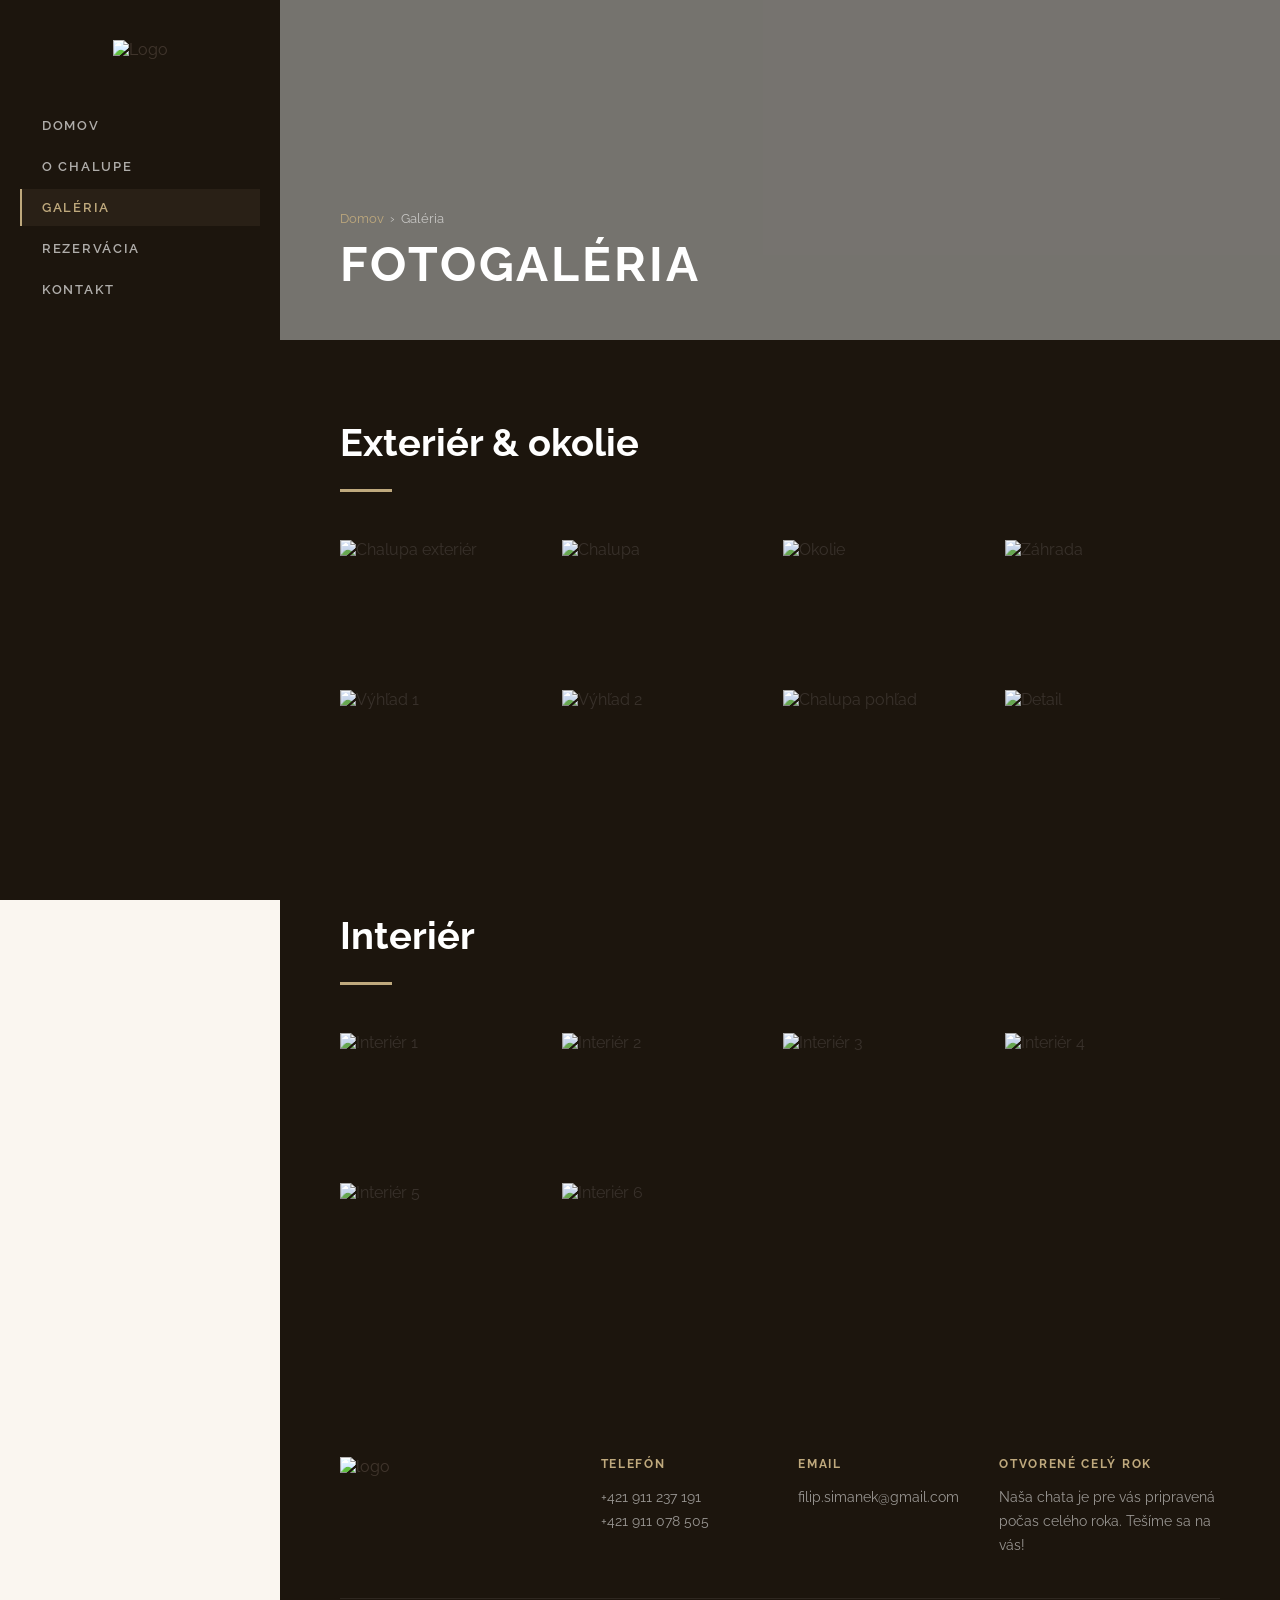
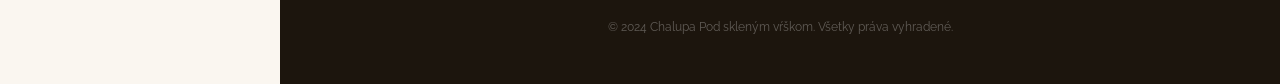
==== galeria.html @ 0026faa1 "Main add" ====
<!DOCTYPE html>
<html lang="sk">
<head>
  <meta charset="UTF-8"/>
  <meta name="viewport" content="width=device-width,initial-scale=1"/>
  <title>Galéria | Chalupa Pod skleným vŕškom</title>
  <meta name="description" content="Fotogaléria chalupy Pod skleným vŕškom — exteriér, interiér, izby, záhrada a krásne okolie v Liptove."/>
  <meta name="robots" content="index, follow"/>
  <link rel="canonical" href="https://chalupasvrsok.sk/galeria"/>
  <link rel="preconnect" href="https://fonts.googleapis.com"/>
  <link rel="preconnect" href="https://fonts.gstatic.com" crossorigin/>
  <link href="https://fonts.googleapis.com/css2?family=Lora:ital,wght@0,400;0,600;1,400&family=Raleway:wght@300;400;600;700&display=swap" rel="stylesheet"/>
  <link rel="stylesheet" href="https://cdnjs.cloudflare.com/ajax/libs/font-awesome/6.4.0/css/all.min.css"/>
  <link rel="stylesheet" href="css/style.css"/>
</head>
<body>

<aside class="sidebar" id="sidebar">
  <div class="sidebar-logo"><a href="index.html"><img src="https://www.chalupasvrsok.sk/wp-content/uploads/2019/11/logo6.png" alt="Logo"/></a></div>
  <nav><ul>
    <li><a href="index.html">Domov</a></li>
    <li><a href="o-chalupe.html">O chalupe</a></li>
    <li><a href="galeria.html" class="active">Galéria</a></li>
    <li><a href="rezervacia.html">Rezervácia</a></li>
    <li><a href="kontakt.html">Kontakt</a></li>
  </ul></nav>
</aside>

<header class="mobile-header">
  <a href="index.html"><img src="https://www.chalupasvrsok.sk/wp-content/uploads/2019/11/logo6.png" alt="Logo"/></a>
  <button class="hamburger" id="hamburger" aria-label="Menu"><span></span><span></span><span></span></button>
</header>

<main class="main">

  <div class="page-hero" style="background-image:url('https://www.chalupasvrsok.sk/wp-content/uploads/2019/11/Huty-Jakub_Koval%C3%ADk-005-scaled.jpg')">
    <div class="page-hero-content">
      <p class="breadcrumb"><a href="index.html">Domov</a><span>›</span>Galéria</p>
      <h1>Fotogaléria</h1>
    </div>
  </div>

  <section class="gallery-section">
    <div class="reveal">
      <h2 class="section-title">Exteriér &amp; okolie</h2>
      <div class="divider"></div>
    </div>
    <div class="gallery-grid">
      <div class="gallery-item" data-src="https://www.chalupasvrsok.sk/wp-content/uploads/2019/11/Huty-Jakub_Koval%C3%ADk-007-scaled.jpg"><img src="https://www.chalupasvrsok.sk/wp-content/uploads/2019/11/Huty-Jakub_Koval%C3%ADk-007-1024x683.jpg" alt="Chalupa exteriér" loading="lazy"/></div>
      <div class="gallery-item" data-src="https://www.chalupasvrsok.sk/wp-content/uploads/2019/11/Huty-Jakub_Koval%C3%ADk-012-scaled.jpg"><img src="https://www.chalupasvrsok.sk/wp-content/uploads/2019/11/Huty-Jakub_Koval%C3%ADk-012-1024x683.jpg" alt="Chalupa" loading="lazy"/></div>
      <div class="gallery-item" data-src="https://www.chalupasvrsok.sk/wp-content/uploads/2019/11/Huty-Jakub_Koval%C3%ADk-005-scaled.jpg"><img src="https://www.chalupasvrsok.sk/wp-content/uploads/2019/11/Huty-Jakub_Koval%C3%ADk-005-1024x683.jpg" alt="Okolie" loading="lazy"/></div>
      <div class="gallery-item" data-src="https://www.chalupasvrsok.sk/wp-content/uploads/2019/11/Huty-Jakub_Koval%C3%ADk-013-scaled.jpg"><img src="https://www.chalupasvrsok.sk/wp-content/uploads/2019/11/Huty-Jakub_Koval%C3%ADk-013-1024x683.jpg" alt="Záhrada" loading="lazy"/></div>
      <div class="gallery-item" data-src="https://www.chalupasvrsok.sk/wp-content/uploads/2019/11/7-scaled.jpg"><img src="https://www.chalupasvrsok.sk/wp-content/uploads/2019/11/7-1024x683.jpg" alt="Výhľad 1" loading="lazy"/></div>
      <div class="gallery-item" data-src="https://www.chalupasvrsok.sk/wp-content/uploads/2019/11/6-scaled.jpg"><img src="https://www.chalupasvrsok.sk/wp-content/uploads/2019/11/6-1024x683.jpg" alt="Výhľad 2" loading="lazy"/></div>
      <div class="gallery-item" data-src="https://www.chalupasvrsok.sk/wp-content/uploads/2019/11/Huty-Jakub_Koval%C3%ADk-001-1-scaled.jpg"><img src="https://www.chalupasvrsok.sk/wp-content/uploads/2019/11/Huty-Jakub_Koval%C3%ADk-001-1-1024x683.jpg" alt="Chalupa pohľad" loading="lazy"/></div>
      <div class="gallery-item" data-src="https://www.chalupasvrsok.sk/wp-content/uploads/2019/11/Huty-Jakub_Koval%C3%ADk-002-scaled.jpg"><img src="https://www.chalupasvrsok.sk/wp-content/uploads/2019/11/Huty-Jakub_Koval%C3%ADk-002-1024x683.jpg" alt="Detail" loading="lazy"/></div>
    </div>
  </section>

  <section class="gallery-section" style="padding-top:0">
    <div class="reveal">
      <h2 class="section-title">Interiér</h2>
      <div class="divider"></div>
    </div>
    <div class="gallery-grid">
      <div class="gallery-item" data-src="https://www.chalupasvrsok.sk/wp-content/uploads/2020/02/1.jpg"><img src="https://www.chalupasvrsok.sk/wp-content/uploads/2020/02/1-1024x683.jpg" alt="Interiér 1" loading="lazy"/></div>
      <div class="gallery-item" data-src="https://www.chalupasvrsok.sk/wp-content/uploads/2020/02/2.jpg"><img src="https://www.chalupasvrsok.sk/wp-content/uploads/2020/02/2-1024x683.jpg" alt="Interiér 2" loading="lazy"/></div>
      <div class="gallery-item" data-src="https://www.chalupasvrsok.sk/wp-content/uploads/2020/02/3.jpg"><img src="https://www.chalupasvrsok.sk/wp-content/uploads/2020/02/3-1024x683.jpg" alt="Interiér 3" loading="lazy"/></div>
      <div class="gallery-item" data-src="https://www.chalupasvrsok.sk/wp-content/uploads/2020/02/4.jpg"><img src="https://www.chalupasvrsok.sk/wp-content/uploads/2020/02/4-1024x683.jpg" alt="Interiér 4" loading="lazy"/></div>
      <div class="gallery-item" data-src="https://www.chalupasvrsok.sk/wp-content/uploads/2019/11/8-scaled.jpg"><img src="https://www.chalupasvrsok.sk/wp-content/uploads/2019/11/8-1024x683.jpg" alt="Interiér 5" loading="lazy"/></div>
      <div class="gallery-item" data-src="https://www.chalupasvrsok.sk/wp-content/uploads/2019/11/9-scaled.jpg"><img src="https://www.chalupasvrsok.sk/wp-content/uploads/2019/11/9-1024x683.jpg" alt="Interiér 6" loading="lazy"/></div>
    </div>
  </section>

  <footer>
    <div class="footer-grid">
      <div class="footer-logo"><a href="index.html"><img src="https://www.chalupasvrsok.sk/wp-content/uploads/2019/11/logo_footer2.png" alt="logo"/></a></div>
      <div class="footer-col"><h4>Telefón</h4><p>+421 911 237 191<br/>+421 911 078 505</p></div>
      <div class="footer-col"><h4>Email</h4><p><a href="mailto:filip.simanek@gmail.com">filip.simanek@gmail.com</a></p></div>
      <div class="footer-col"><h4>Otvorené celý rok</h4><p>Naša chata je pre vás pripravená počas celého roka. Tešíme sa na vás!</p></div>
    </div>
    <div class="footer-bottom">&copy; 2024 Chalupa Pod skleným vŕškom. Všetky práva vyhradené.</div>
  </footer>
</main>

<div class="lightbox" id="lightbox">
  <button class="lb-close" id="lb-close"><i class="fa fa-xmark"></i></button>
  <button class="lb-nav lb-prev" id="lb-prev"><i class="fa fa-chevron-left"></i></button>
  <img class="lightbox-img" id="lb-img" src="" alt=""/>
  <button class="lb-nav lb-next" id="lb-next"><i class="fa fa-chevron-right"></i></button>
</div>
<button class="back-to-top" id="btt"><i class="fa fa-chevron-up"></i></button>
<script src="js/main.js"></script>
</body>
</html>
---- css/style.css ----
/* ===========================
   CHALUPA POD SKLENÝM VŔŠKOM
   Shared stylesheet
   =========================== */

:root {
  --bg:         #faf6f0;
  --bg-dark:    #1c150d;
  --bg-card:    #f2ebe0;
  --accent:     #bfa97d;
  --accent-dark:#8c7a52;
  --text:       #3a3028;
  --text-light: #7a6e62;
  --white:      #ffffff;
  --border:     #e4d9c8;
  --sidebar-w:  280px;
  --tr:         .35s ease;
}

*, *::before, *::after { box-sizing: border-box; margin: 0; padding: 0; }
html { scroll-behavior: smooth; font-size: 16px; }
body { font-family: 'Raleway', sans-serif; background: var(--bg); color: var(--text); overflow-x: hidden; }
img  { display: block; max-width: 100%; height: auto; }
a    { color: inherit; text-decoration: none; }

/* ---- SIDEBAR ---- */
.sidebar {
  position: fixed; top: 0; left: 0;
  width: var(--sidebar-w); height: 100vh;
  background: var(--bg-dark);
  display: flex; flex-direction: column; align-items: center;
  padding: 40px 20px; z-index: 1000;
  transition: transform var(--tr);
  overflow-y: auto;
}
.sidebar::before {
  content: ''; position: absolute; inset: 0;
  background: url('https://www.chalupasvrsok.sk/wp-content/uploads/2014/12/left_menu_background.jpg') center/cover no-repeat;
  opacity: .18; pointer-events: none;
}
.sidebar-logo { position: relative; z-index: 1; margin-bottom: 48px; text-align: center; }
.sidebar-logo img { max-width: 150px; filter: brightness(1.1); }
.sidebar nav { position: relative; z-index: 1; width: 100%; }
.sidebar nav ul { list-style: none; }
.sidebar nav ul li + li { margin-top: 4px; }
.sidebar nav ul li a {
  display: block; padding: 11px 20px;
  font-size: .82rem; font-weight: 600;
  letter-spacing: .13em; text-transform: uppercase;
  color: rgba(255,255,255,.65); border-left: 2px solid transparent;
  transition: color var(--tr), border-color var(--tr), background var(--tr);
}
.sidebar nav ul li a:hover,
.sidebar nav ul li a.active {
  color: var(--accent); border-left-color: var(--accent);
  background: rgba(191,169,125,.08);
}

/* ---- MOBILE HEADER ---- */
.mobile-header {
  display: none; position: fixed; top: 0; left: 0; right: 0; height: 64px;
  background: var(--bg-dark); align-items: center; justify-content: space-between;
  padding: 0 20px; z-index: 1100;
}
.mobile-header img { max-height: 44px; }
.hamburger {
  background: none; border: none; cursor: pointer;
  display: flex; flex-direction: column; gap: 5px; padding: 4px;
}
.hamburger span {
  display: block; width: 24px; height: 2px;
  background: var(--white); border-radius: 2px;
  transition: transform .3s, opacity .3s;
}
.hamburger.open span:nth-child(1) { transform: translateY(7px) rotate(45deg); }
.hamburger.open span:nth-child(2) { opacity: 0; }
.hamburger.open span:nth-child(3) { transform: translateY(-7px) rotate(-45deg); }

/* ---- LAYOUT ---- */
.main { margin-left: var(--sidebar-w); }

/* ---- HERO ---- */
.hero { position: relative; height: 100vh; min-height: 520px; overflow: hidden; }
.slide { position: absolute; inset: 0; opacity: 0; transition: opacity .9s ease; pointer-events: none; }
.slide.active { opacity: 1; z-index: 1; pointer-events: all; }
.slide-bg { position: absolute; inset: 0; background-size: cover; background-position: center; transform: scale(1.04); transition: transform 8s ease; }
.slide.active .slide-bg { transform: scale(1); }
.slide-overlay { position: absolute; inset: 0; background: linear-gradient(to right, rgba(10,8,5,.62) 40%, rgba(10,8,5,.2) 100%); }
.slide-content { position: absolute; inset: 0; display: flex; flex-direction: column; justify-content: center; padding: 0 80px 0 60px; z-index: 2; }
.slide-subtitle { font-family: 'Lora', serif; font-style: italic; font-size: 1.6rem; color: var(--accent); margin-bottom: 16px; opacity: 0; transform: translateY(20px); transition: opacity .7s .3s, transform .7s .3s; }
.slide-title { font-family: 'Raleway', sans-serif; font-size: clamp(2.2rem, 5vw, 3.8rem); font-weight: 700; letter-spacing: .06em; text-transform: uppercase; color: var(--white); line-height: 1.1; margin-bottom: 20px; opacity: 0; transform: translateY(25px); transition: opacity .7s .5s, transform .7s .5s; }
.slide-text { font-size: 1rem; font-weight: 300; color: rgba(255,255,255,.85); max-width: 480px; opacity: 0; transform: translateY(20px); transition: opacity .7s .7s, transform .7s .7s; }
.slide.active .slide-subtitle,
.slide.active .slide-title,
.slide.active .slide-text { opacity: 1; transform: translateY(0); }
.slide-btn { display: inline-block; margin-top: 32px; padding: 13px 32px; background: var(--accent); color: var(--white); font-size: .82rem; font-weight: 700; letter-spacing: .1em; text-transform: uppercase; border: 2px solid var(--accent); transition: background var(--tr), color var(--tr); }
.slide-btn:hover { background: transparent; color: var(--accent); }
.slider-btn { position: absolute; bottom: 40px; z-index: 10; background: rgba(191,169,125,.2); border: 1px solid rgba(191,169,125,.5); color: var(--white); width: 48px; height: 48px; display: flex; align-items: center; justify-content: center; cursor: pointer; font-size: 1rem; transition: background var(--tr), border-color var(--tr); }
.slider-btn:hover { background: var(--accent); border-color: var(--accent); }
.slider-btn.prev { right: 70px; }
.slider-btn.next { right: 10px; }
.slider-dots { position: absolute; bottom: 54px; left: 60px; z-index: 10; display: flex; gap: 8px; }
.dot { width: 8px; height: 8px; border-radius: 50%; background: rgba(255,255,255,.4); cursor: pointer; transition: background var(--tr), transform var(--tr); }
.dot.active { background: var(--accent); transform: scale(1.3); }

/* ---- PAGE HERO (inner pages) ---- */
.page-hero { position: relative; height: 340px; background-size: cover; background-position: center; display: flex; align-items: flex-end; }
.page-hero::before { content: ''; position: absolute; inset: 0; background: rgba(10,8,5,.55); }
.page-hero-content { position: relative; z-index: 1; padding: 0 60px 48px; }
.page-hero h1 { font-family: 'Raleway', sans-serif; font-size: clamp(2rem, 4vw, 3rem); font-weight: 700; letter-spacing: .06em; text-transform: uppercase; color: var(--white); }
.page-hero .breadcrumb { font-size: .82rem; color: rgba(255,255,255,.6); margin-bottom: 10px; }
.page-hero .breadcrumb a { color: var(--accent); }
.page-hero .breadcrumb span { margin: 0 6px; }

/* ---- SECTIONS COMMON ---- */
section { padding: 90px 60px; }
.section-title { font-family: 'Raleway', sans-serif; font-size: clamp(1.8rem, 3vw, 2.4rem); font-weight: 700; color: var(--text); margin-bottom: 20px; }
.section-subtitle { font-family: 'Lora', serif; font-size: 1.05rem; line-height: 1.8; color: var(--text-light); max-width: 760px; }
.divider { width: 52px; height: 3px; background: var(--accent); margin: 24px 0 36px; }

/* ---- PHOTO GRID 3 ---- */
.photo-grid-3 { display: grid; grid-template-columns: repeat(3, 1fr); gap: 20px; }
.photo-wrap { overflow: hidden; position: relative; }
.photo-wrap img { width: 100%; height: 260px; object-fit: cover; transition: transform .5s ease; }
.photo-wrap::after { content: ''; position: absolute; inset: 0; background: var(--accent); opacity: 0; transition: opacity .4s; }
.photo-wrap:hover::after { opacity: .12; }
.photo-wrap:hover img { transform: scale(1.05); }

/* ---- TWO-COLUMN ---- */
.two-col { display: grid; grid-template-columns: 1fr 1fr; gap: 60px; align-items: start; }
.two-col p { font-size: .97rem; line-height: 1.85; color: var(--text-light); margin-bottom: 18px; }

/* ---- PROGRESS ---- */
.progress-item { margin-bottom: 22px; }
.progress-label { display: flex; justify-content: space-between; font-size: .85rem; font-weight: 600; color: var(--text); margin-bottom: 8px; }
.progress-label .pct { background: var(--text); color: var(--white); font-size: .7rem; padding: 2px 7px; border-radius: 2px; }
.progress-track { background: #efe9de; height: 8px; border-radius: 4px; overflow: hidden; }
.progress-fill { height: 100%; background: var(--accent); border-radius: 4px; width: 0; transition: width 1.2s ease; }

/* ---- GALLERY ---- */
.gallery-section { background: var(--bg-dark); padding: 80px 60px; }
.gallery-section .section-title { color: var(--white); }
.gallery-grid { display: grid; grid-template-columns: repeat(4, 1fr); gap: 6px; margin-top: 48px; }
.gallery-item { position: relative; overflow: hidden; cursor: pointer; aspect-ratio: 3/2; }
.gallery-item img { width: 100%; height: 100%; object-fit: cover; filter: grayscale(25%); transition: transform .5s ease, filter .4s; }
.gallery-item:hover img { transform: scale(1.07); filter: grayscale(0); }
.gallery-item::after { content: '\f065'; font-family: 'Font Awesome 6 Free'; font-weight: 900; position: absolute; inset: 0; display: flex; align-items: center; justify-content: center; font-size: 1.4rem; color: var(--white); background: rgba(10,8,5,.4); opacity: 0; transition: opacity .35s; }
.gallery-item:hover::after { opacity: 1; }

/* ---- LIGHTBOX ---- */
.lightbox { position: fixed; inset: 0; background: rgba(10,8,5,.94); z-index: 9000; display: none; align-items: center; justify-content: center; padding: 20px; }
.lightbox.open { display: flex; }
.lightbox-img { max-width: 90vw; max-height: 85vh; object-fit: contain; }
.lb-close { position: absolute; top: 20px; right: 24px; font-size: 2rem; color: rgba(255,255,255,.7); cursor: pointer; background: none; border: none; transition: color .2s; }
.lb-close:hover { color: var(--accent); }
.lb-nav { position: absolute; top: 50%; transform: translateY(-50%); background: rgba(191,169,125,.15); border: 1px solid rgba(191,169,125,.3); color: var(--white); width: 48px; height: 48px; display: flex; align-items: center; justify-content: center; cursor: pointer; transition: background .25s; }
.lb-nav:hover { background: var(--accent); }
.lb-nav.lb-prev { left: 20px; }
.lb-nav.lb-next { right: 20px; }

/* ---- FEATURES ---- */
.features-grid { display: grid; grid-template-columns: repeat(3, 1fr); gap: 40px 50px; }
.feature-card { display: flex; gap: 22px; align-items: flex-start; }
.feature-icon { flex-shrink: 0; width: 54px; height: 54px; border-radius: 50%; border: 2px solid var(--accent); display: flex; align-items: center; justify-content: center; font-size: 1.2rem; color: var(--accent); background: rgba(191,169,125,.08); }
.feature-title { font-size: .95rem; font-weight: 700; margin-bottom: 7px; color: var(--text); }
.feature-desc { font-size: .88rem; line-height: 1.7; color: var(--text-light); }

/* ---- STATS ---- */
.stats { position: relative; background: url('https://www.chalupasvrsok.sk/wp-content/uploads/2019/11/parallax-huty.jpg') center/cover no-repeat fixed; padding: 100px 60px; }
.stats::before { content: ''; position: absolute; inset: 0; background: rgba(10,8,5,.6); }
.stats-grid { position: relative; display: grid; grid-template-columns: repeat(4, 1fr); gap: 30px; text-align: center; }
.stat-number { font-family: 'Raleway', sans-serif; font-size: clamp(2.8rem, 5vw, 4.4rem); font-weight: 700; color: var(--white); display: block; line-height: 1; margin-bottom: 12px; }
.stat-label { font-size: .78rem; font-weight: 600; letter-spacing: .13em; text-transform: uppercase; color: var(--accent); }

/* ---- CONTACT CARDS ---- */
.contact-grid { display: grid; grid-template-columns: repeat(4, 1fr); gap: 30px; margin-top: 52px; }
.contact-card { display: flex; gap: 18px; align-items: flex-start; }
.contact-icon { flex-shrink: 0; width: 50px; height: 50px; border-radius: 50%; border: 2px solid var(--accent); display: flex; align-items: center; justify-content: center; font-size: 1.1rem; color: var(--accent); }
.contact-label { font-size: .78rem; font-weight: 700; letter-spacing: .08em; text-transform: uppercase; color: var(--text-light); margin-bottom: 5px; }
.contact-value { font-size: .92rem; line-height: 1.75; color: var(--text); }

/* ---- MAP ---- */
.map-wrap { margin-top: 60px; border: 1px solid var(--border); }
.map-wrap img { width: 100%; height: auto; }
.map-wrap iframe { width: 100%; height: 400px; border: 0; display: block; }

/* ---- FORM ---- */
.form-grid { display: grid; grid-template-columns: 1fr 1fr; gap: 20px; }
.form-group { display: flex; flex-direction: column; gap: 7px; }
.form-group.full { grid-column: 1 / -1; }
.form-group label { font-size: .8rem; font-weight: 600; letter-spacing: .05em; text-transform: uppercase; color: var(--text-light); }
.form-group input,
.form-group textarea,
.form-group select {
  padding: 12px 16px; border: 1px solid var(--border);
  background: var(--white); font-family: 'Raleway', sans-serif;
  font-size: .93rem; color: var(--text);
  transition: border-color var(--tr), box-shadow var(--tr);
  outline: none; width: 100%;
}
.form-group input:focus,
.form-group textarea:focus,
.form-group select:focus { border-color: var(--accent); box-shadow: 0 0 0 3px rgba(191,169,125,.15); }
.form-group textarea { resize: vertical; min-height: 130px; }
.btn-submit {
  display: inline-flex; align-items: center; gap: 10px;
  padding: 14px 36px; background: var(--accent); color: var(--white);
  font-family: 'Raleway', sans-serif; font-size: .85rem; font-weight: 700;
  letter-spacing: .1em; text-transform: uppercase; border: 2px solid var(--accent);
  cursor: pointer; transition: background var(--tr), color var(--tr);
}
.btn-submit:hover { background: var(--accent-dark); border-color: var(--accent-dark); }

/* ---- INFO BOX ---- */
.info-box { background: var(--bg-card); border-left: 3px solid var(--accent); padding: 24px 28px; margin-bottom: 20px; }
.info-box h4 { font-size: 1rem; font-weight: 700; color: var(--text); margin-bottom: 8px; }
.info-box p,
.info-box ul { font-size: .9rem; line-height: 1.75; color: var(--text-light); }
.info-box ul { padding-left: 18px; }
.info-box ul li { margin-bottom: 4px; }

/* ---- PRICE TABLE ---- */
.price-table { width: 100%; border-collapse: collapse; margin-top: 8px; }
.price-table th,
.price-table td { padding: 12px 16px; text-align: left; border-bottom: 1px solid var(--border); font-size: .9rem; }
.price-table th { background: var(--bg-dark); color: var(--accent); font-size: .78rem; letter-spacing: .08em; text-transform: uppercase; }
.price-table tr:hover td { background: var(--bg-card); }
.price-table .price-val { font-weight: 700; color: var(--text); }

/* ---- FOOTER ---- */
footer { background: var(--bg-dark); padding: 50px 60px; }
.footer-grid { display: grid; grid-template-columns: 1.4fr 1fr 1fr 1.4fr; gap: 40px; align-items: start; }
.footer-logo img { max-width: 140px; filter: brightness(1.1); }
.footer-col h4 { font-size: .75rem; font-weight: 700; letter-spacing: .14em; text-transform: uppercase; color: var(--accent); margin-bottom: 14px; }
.footer-col p, .footer-col a { font-size: .87rem; line-height: 1.75; color: rgba(255,255,255,.55); }
.footer-col a:hover { color: var(--accent); }
.footer-bottom { border-top: 1px solid rgba(255,255,255,.08); margin-top: 40px; padding-top: 20px; font-size: .78rem; color: rgba(255,255,255,.3); text-align: center; }

/* ---- BACK TO TOP ---- */
.back-to-top { position: fixed; bottom: 30px; right: 30px; width: 44px; height: 44px; background: var(--accent); color: var(--white); border: none; cursor: pointer; display: flex; align-items: center; justify-content: center; font-size: .95rem; opacity: 0; pointer-events: none; transition: opacity .3s, background .2s; z-index: 500; }
.back-to-top.visible { opacity: 1; pointer-events: all; }
.back-to-top:hover { background: var(--accent-dark); }

/* ---- REVEAL ---- */
.reveal { opacity: 0; transform: translateY(28px); transition: opacity .65s ease, transform .65s ease; }
.reveal.in-view { opacity: 1; transform: none; }
.feature-card { opacity: 0; transform: translateY(22px); transition: opacity .55s ease, transform .55s ease; }
.feature-card.in-view { opacity: 1; transform: translateY(0); }

/* ---- RESPONSIVE ---- */
@media (max-width: 1100px) {
  .stats-grid    { grid-template-columns: repeat(2,1fr); }
  .contact-grid  { grid-template-columns: repeat(2,1fr); }
  .footer-grid   { grid-template-columns: 1fr 1fr; }
}
@media (max-width: 900px) {
  :root { --sidebar-w: 0px; }
  .sidebar { width: 270px; transform: translateX(-100%); }
  .sidebar.open { transform: translateX(0); }
  .mobile-header { display: flex; }
  .main { margin-left: 0; padding-top: 64px; }
  section { padding: 60px 24px; }
  .gallery-section { padding: 60px 24px; }
  .stats { padding: 80px 24px; }
  footer { padding: 48px 24px; }
  .slide-content { padding: 0 28px; }
  .page-hero-content { padding: 0 24px 40px; }
  .photo-grid-3 { grid-template-columns: 1fr; }
  .two-col { grid-template-columns: 1fr; gap: 40px; }
  .gallery-grid { grid-template-columns: repeat(2,1fr); }
  .features-grid { grid-template-columns: 1fr; gap: 28px; }
  .form-grid { grid-template-columns: 1fr; }
}
@media (max-width: 600px) {
  .stats-grid    { grid-template-columns: repeat(2,1fr); }
  .contact-grid  { grid-template-columns: 1fr; }
  .footer-grid   { grid-template-columns: 1fr; }
}
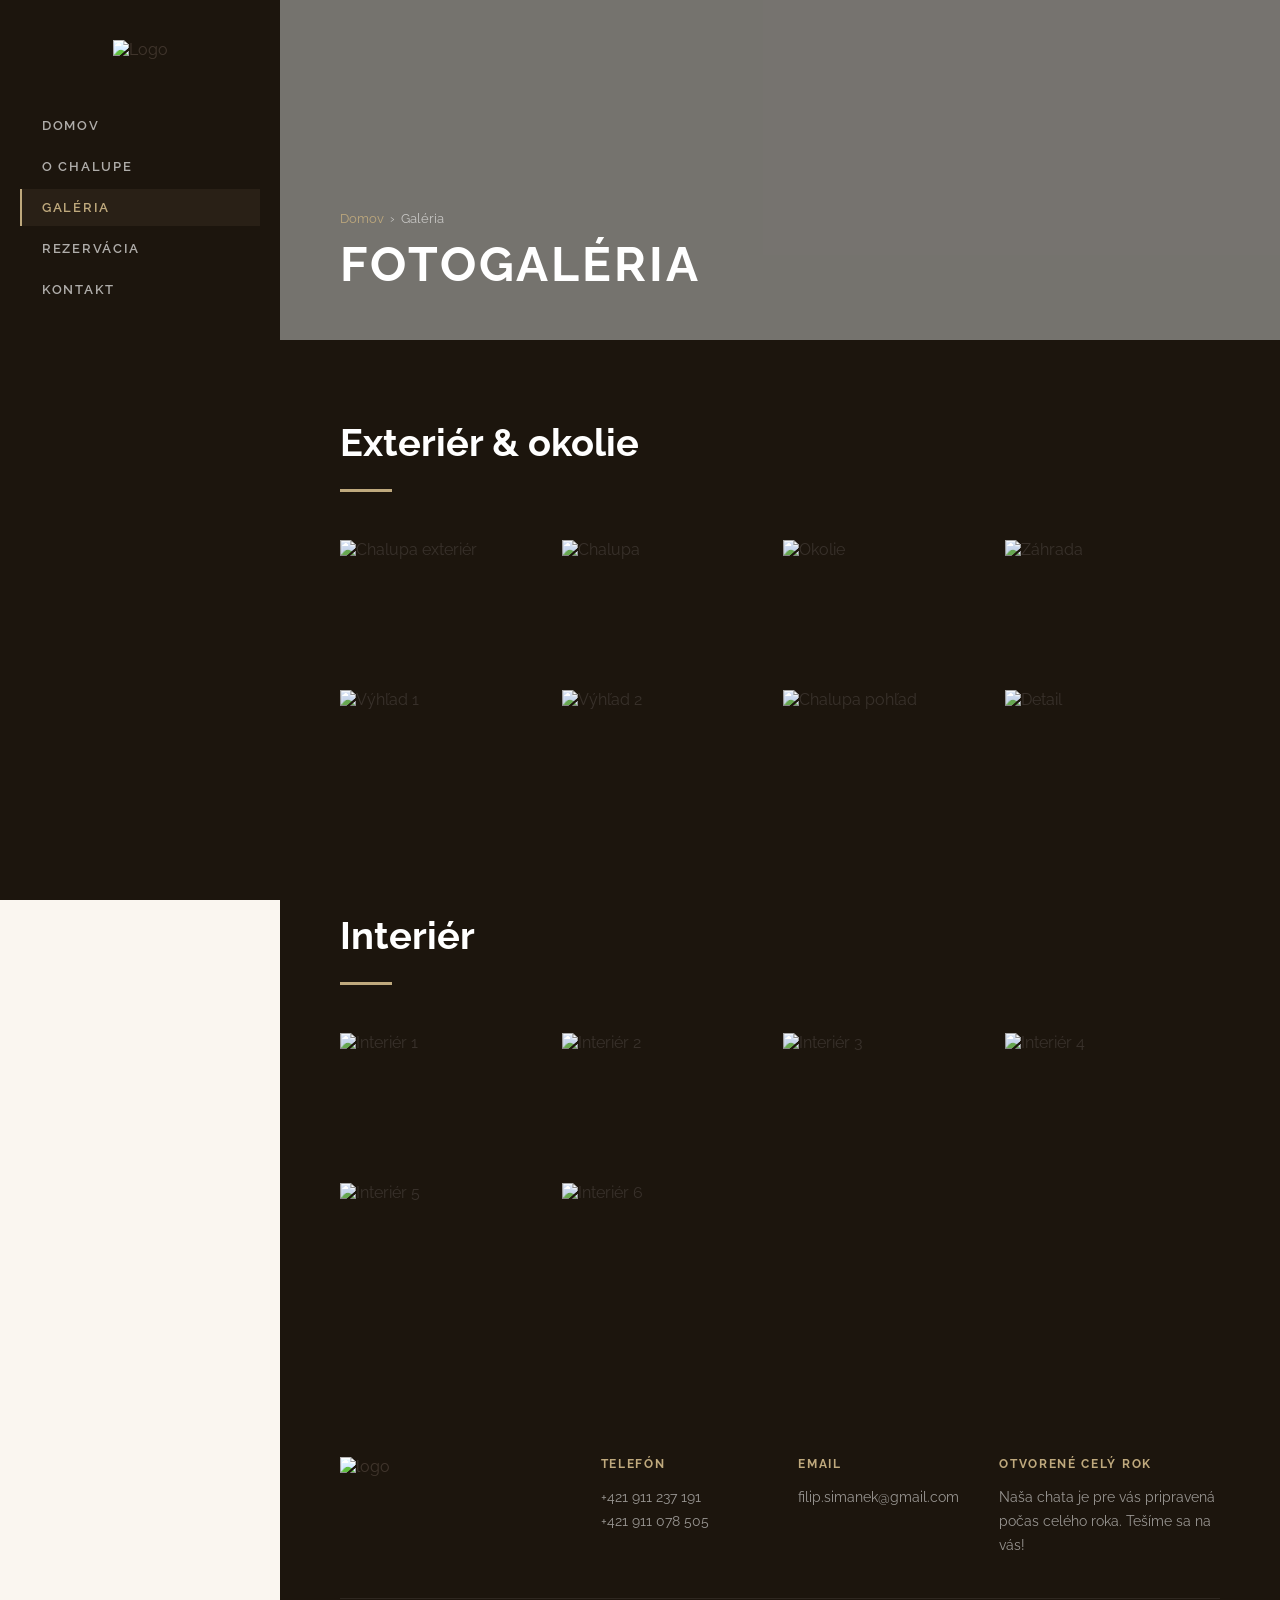
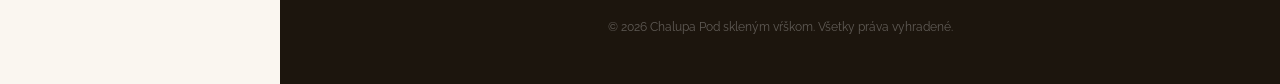
==== commit 8e1c74b7: "little changes" ====
--- a/galeria.html
+++ b/galeria.html
@@ -79,7 +79,7 @@
       <div class="footer-col"><h4>Email</h4><p><a href="mailto:filip.simanek@gmail.com">filip.simanek@gmail.com</a></p></div>
       <div class="footer-col"><h4>Otvorené celý rok</h4><p>Naša chata je pre vás pripravená počas celého roka. Tešíme sa na vás!</p></div>
     </div>
-    <div class="footer-bottom">&copy; 2024 Chalupa Pod skleným vŕškom. Všetky práva vyhradené.</div>
+    <div class="footer-bottom">&copy; 2026 Chalupa Pod skleným vŕškom. Všetky práva vyhradené.</div>
   </footer>
 </main>
 
--- a/css/style.css
+++ b/css/style.css
@@ -83,6 +83,7 @@
 .hero { position: relative; height: 100vh; min-height: 520px; overflow: hidden; }
 .slide { position: absolute; inset: 0; opacity: 0; transition: opacity .9s ease; pointer-events: none; }
 .slide.active { opacity: 1; z-index: 1; pointer-events: all; }
+.slide.leaving { opacity: 0; z-index: 2; pointer-events: none; }
 .slide-bg { position: absolute; inset: 0; background-size: cover; background-position: center; transform: scale(1.04); transition: transform 8s ease; }
 .slide.active .slide-bg { transform: scale(1); }
 .slide-overlay { position: absolute; inset: 0; background: linear-gradient(to right, rgba(10,8,5,.62) 40%, rgba(10,8,5,.2) 100%); }
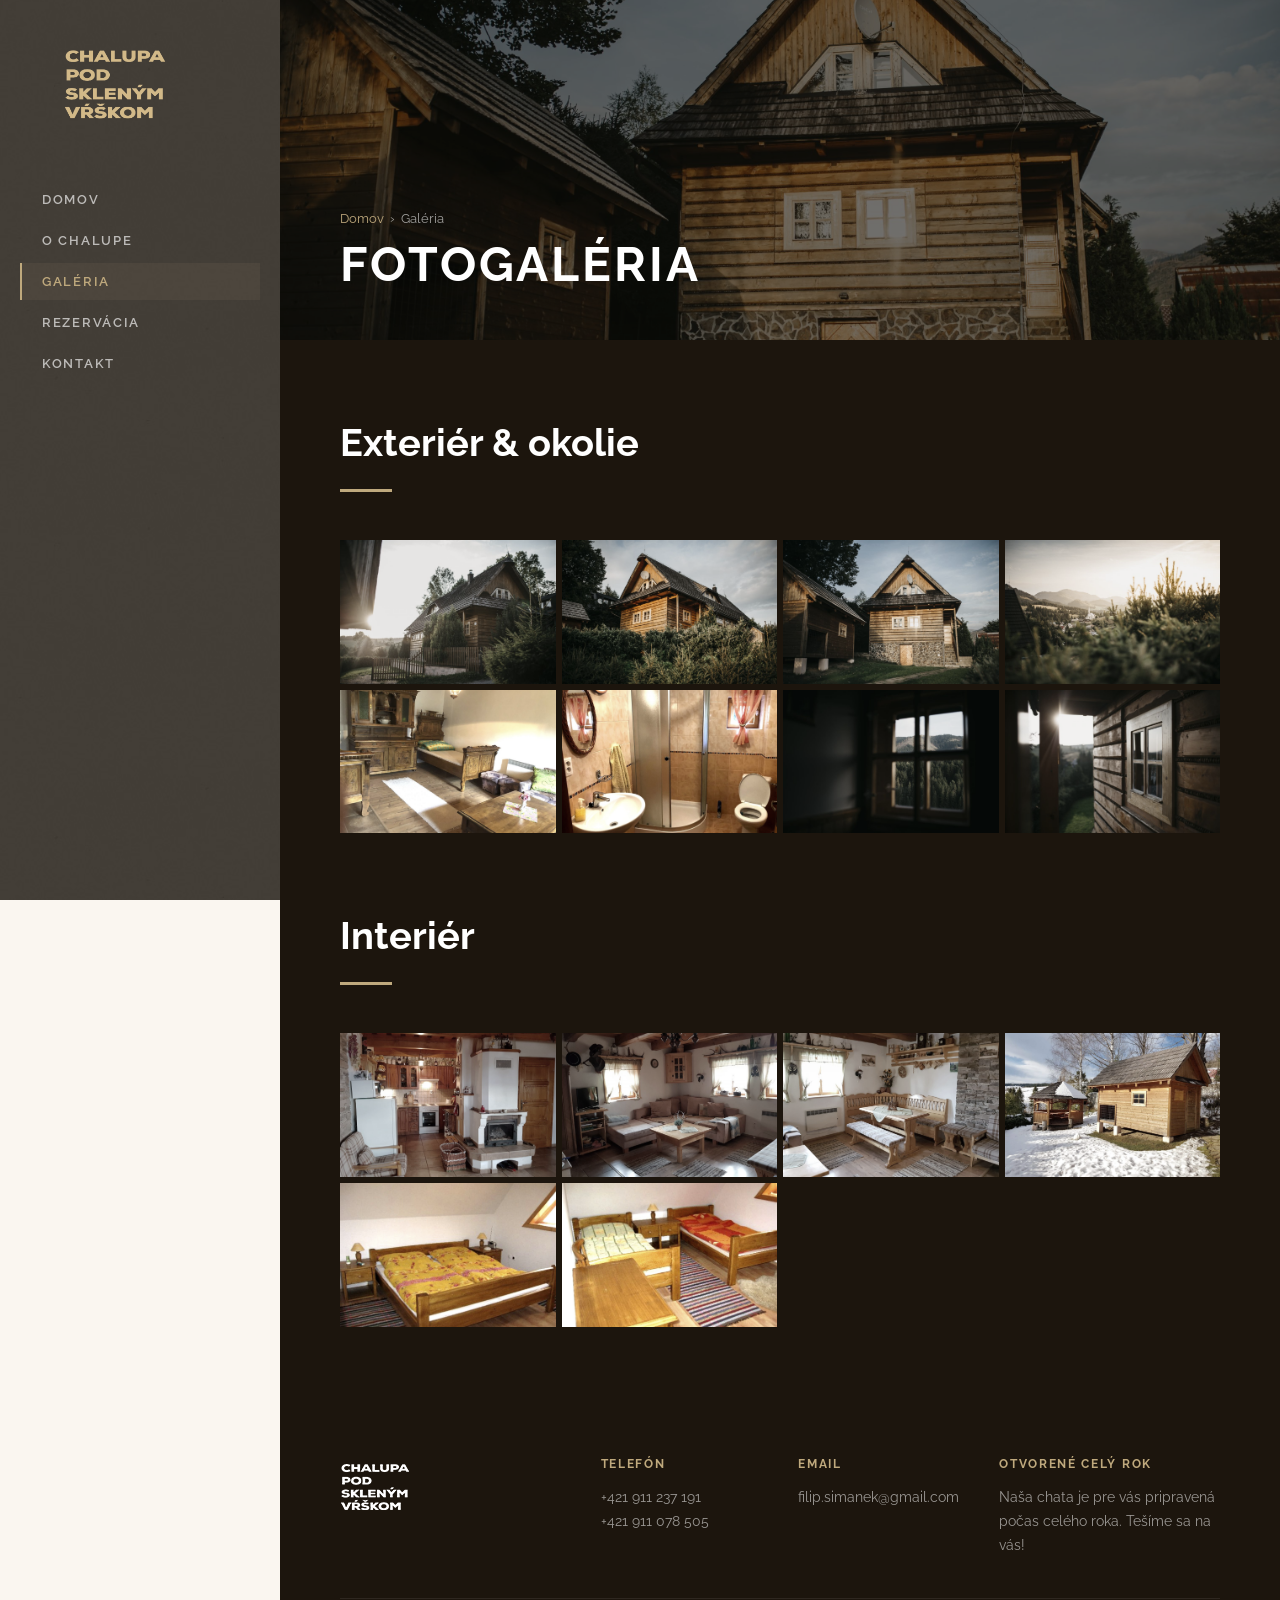
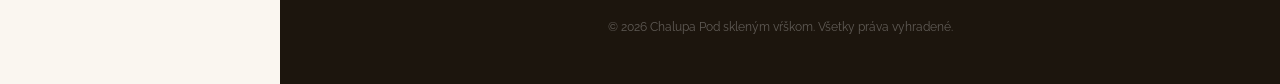
==== commit 932eddda: "Refactor code structure for improved readability and maintainability Co-authored-by: Copilot <copilo" ====
--- a/galeria.html
+++ b/galeria.html
@@ -1,95 +1,128 @@
 <!DOCTYPE html>
 <html lang="sk">
+
 <head>
-  <meta charset="UTF-8"/>
-  <meta name="viewport" content="width=device-width,initial-scale=1"/>
+  <meta charset="UTF-8" />
+  <meta name="viewport" content="width=device-width,initial-scale=1" />
   <title>Galéria | Chalupa Pod skleným vŕškom</title>
-  <meta name="description" content="Fotogaléria chalupy Pod skleným vŕškom — exteriér, interiér, izby, záhrada a krásne okolie v Liptove."/>
-  <meta name="robots" content="index, follow"/>
-  <link rel="canonical" href="https://chalupasvrsok.sk/galeria"/>
-  <link rel="preconnect" href="https://fonts.googleapis.com"/>
-  <link rel="preconnect" href="https://fonts.gstatic.com" crossorigin/>
-  <link href="https://fonts.googleapis.com/css2?family=Lora:ital,wght@0,400;0,600;1,400&family=Raleway:wght@300;400;600;700&display=swap" rel="stylesheet"/>
-  <link rel="stylesheet" href="https://cdnjs.cloudflare.com/ajax/libs/font-awesome/6.4.0/css/all.min.css"/>
-  <link rel="stylesheet" href="css/style.css"/>
+  <meta name="description"
+    content="Fotogaléria chalupy Pod skleným vŕškom — exteriér, interiér, izby, záhrada a krásne okolie v Liptove." />
+  <meta name="robots" content="index, follow" />
+  <link rel="canonical" href="https://chalupasvrsok.sk/galeria" />
+  <link rel="preconnect" href="https://fonts.googleapis.com" />
+  <link rel="preconnect" href="https://fonts.gstatic.com" crossorigin />
+  <link
+    href="https://fonts.googleapis.com/css2?family=Lora:ital,wght@0,400;0,600;1,400&family=Raleway:wght@300;400;600;700&display=swap"
+    rel="stylesheet" />
+  <link rel="stylesheet" href="https://cdnjs.cloudflare.com/ajax/libs/font-awesome/6.4.0/css/all.min.css" />
+  <link rel="stylesheet" href="css/style.css" />
 </head>
+
 <body>
 
-<aside class="sidebar" id="sidebar">
-  <div class="sidebar-logo"><a href="index.html"><img src="https://www.chalupasvrsok.sk/wp-content/uploads/2019/11/logo6.png" alt="Logo"/></a></div>
-  <nav><ul>
-    <li><a href="index.html">Domov</a></li>
-    <li><a href="o-chalupe.html">O chalupe</a></li>
-    <li><a href="galeria.html" class="active">Galéria</a></li>
-    <li><a href="rezervacia.html">Rezervácia</a></li>
-    <li><a href="kontakt.html">Kontakt</a></li>
-  </ul></nav>
-</aside>
+  <aside class="sidebar" id="sidebar">
+    <div class="sidebar-logo"><a href="index.html"><img src="downloaded-images/logo6.png" alt="Logo" /></a></div>
+    <nav>
+      <ul>
+        <li><a href="index.html">Domov</a></li>
+        <li><a href="o-chalupe.html">O chalupe</a></li>
+        <li><a href="galeria.html" class="active">Galéria</a></li>
+        <li><a href="rezervacia.html">Rezervácia</a></li>
+        <li><a href="kontakt.html">Kontakt</a></li>
+      </ul>
+    </nav>
+  </aside>
 
-<header class="mobile-header">
-  <a href="index.html"><img src="https://www.chalupasvrsok.sk/wp-content/uploads/2019/11/logo6.png" alt="Logo"/></a>
-  <button class="hamburger" id="hamburger" aria-label="Menu"><span></span><span></span><span></span></button>
-</header>
+  <header class="mobile-header">
+    <a href="index.html"><img src="downloaded-images/logo6.png" alt="Logo" /></a>
+    <button class="hamburger" id="hamburger" aria-label="Menu"><span></span><span></span><span></span></button>
+  </header>
 
-<main class="main">
+  <main class="main">
 
-  <div class="page-hero" style="background-image:url('https://www.chalupasvrsok.sk/wp-content/uploads/2019/11/Huty-Jakub_Koval%C3%ADk-005-scaled.jpg')">
-    <div class="page-hero-content">
-      <p class="breadcrumb"><a href="index.html">Domov</a><span>›</span>Galéria</p>
-      <h1>Fotogaléria</h1>
+    <div class="page-hero" style="background-image:url('downloaded-images/Huty-Jakub_Kovalík-005-scaled.jpg')">
+      <div class="page-hero-content">
+        <p class="breadcrumb"><a href="index.html">Domov</a><span>›</span>Galéria</p>
+        <h1>Fotogaléria</h1>
+      </div>
     </div>
+
+    <section class="gallery-section">
+      <div class="reveal">
+        <h2 class="section-title">Exteriér &amp; okolie</h2>
+        <div class="divider"></div>
+      </div>
+      <div class="gallery-grid">
+        <div class="gallery-item" data-src="downloaded-images/Huty-Jakub_Kovalík-007-scaled.jpg">
+          <img src="downloaded-images/Huty-Jakub_Kovalík-007-1024x683.jpg" alt="Chalupa exteriér" loading="lazy" />
+        </div>
+        <div class="gallery-item" data-src="downloaded-images/Huty-Jakub_Kovalík-012-scaled.jpg"><img
+            src="downloaded-images/Huty-Jakub_Kovalík-012-1024x683.jpg" alt="Chalupa" loading="lazy" /></div>
+        <div class="gallery-item" data-src="downloaded-images/Huty-Jakub_Kovalík-005-scaled.jpg"><img
+            src="downloaded-images/Huty-Jakub_Kovalík-005-1024x683.jpg" alt="Okolie" loading="lazy" /></div>
+        <div class="gallery-item" data-src="downloaded-images/Huty-Jakub_Kovalík-013-scaled.jpg"><img
+            src="downloaded-images/Huty-Jakub_Kovalík-013-1024x683.jpg" alt="Záhrada" loading="lazy" /></div>
+        <div class="gallery-item" data-src="downloaded-images/7-scaled.jpg"><img src="downloaded-images/7-1024x683.jpg"
+            alt="Výhľad 1" loading="lazy" /></div>
+        <div class="gallery-item" data-src="downloaded-images/6-scaled.jpg"><img src="downloaded-images/6-1024x683.jpg"
+            alt="Výhľad 2" loading="lazy" /></div>
+        <div class="gallery-item" data-src="downloaded-images/Huty-Jakub_Kovalík-001-1-scaled.jpg"><img
+            src="downloaded-images/Huty-Jakub_Kovalík-001-1-1024x683.jpg" alt="Chalupa pohľad" loading="lazy" /></div>
+        <div class="gallery-item" data-src="downloaded-images/Huty-Jakub_Kovalík-002-scaled.jpg"><img
+            src="downloaded-images/Huty-Jakub_Kovalík-002-1024x683.jpg" alt="Detail" loading="lazy" /></div>
+      </div>
+    </section>
+
+    <section class="gallery-section" style="padding-top:0">
+      <div class="reveal">
+        <h2 class="section-title">Interiér</h2>
+        <div class="divider"></div>
+      </div>
+      <div class="gallery-grid">
+        <div class="gallery-item" data-src="downloaded-images/1.jpg"><img src="downloaded-images/1-1024x683.jpg"
+            alt="Interiér 1" loading="lazy" /></div>
+        <div class="gallery-item" data-src="downloaded-images/2.jpg"><img src="downloaded-images/2-1024x683.jpg"
+            alt="Interiér 2" loading="lazy" /></div>
+        <div class="gallery-item" data-src="downloaded-images/3.jpg"><img src="downloaded-images/3-1024x683.jpg"
+            alt="Interiér 3" loading="lazy" /></div>
+        <div class="gallery-item" data-src="downloaded-images/4.jpg"><img src="downloaded-images/4-1024x683.jpg"
+            alt="Interiér 4" loading="lazy" /></div>
+        <div class="gallery-item" data-src="downloaded-images/8-scaled.jpg"><img src="downloaded-images/8-1024x683.jpg"
+            alt="Interiér 5" loading="lazy" /></div>
+        <div class="gallery-item" data-src="downloaded-images/9-scaled.jpg"><img src="downloaded-images/9-1024x683.jpg"
+            alt="Interiér 6" loading="lazy" /></div>
+      </div>
+    </section>
+
+    <footer>
+      <div class="footer-grid">
+        <div class="footer-logo"><a href="index.html"><img src="downloaded-images/logo_footer2.png" alt="logo" /></a>
+        </div>
+        <div class="footer-col">
+          <h4>Telefón</h4>
+          <p>+421 911 237 191<br />+421 911 078 505</p>
+        </div>
+        <div class="footer-col">
+          <h4>Email</h4>
+          <p><a href="mailto:filip.simanek@gmail.com">filip.simanek@gmail.com</a></p>
+        </div>
+        <div class="footer-col">
+          <h4>Otvorené celý rok</h4>
+          <p>Naša chata je pre vás pripravená počas celého roka. Tešíme sa na vás!</p>
+        </div>
+      </div>
+      <div class="footer-bottom">&copy; 2026 Chalupa Pod skleným vŕškom. Všetky práva vyhradené.</div>
+    </footer>
+  </main>
+
+  <div class="lightbox" id="lightbox">
+    <button class="lb-close" id="lb-close"><i class="fa fa-xmark"></i></button>
+    <button class="lb-nav lb-prev" id="lb-prev"><i class="fa fa-chevron-left"></i></button>
+    <img class="lightbox-img" id="lb-img" src="" alt="" />
+    <button class="lb-nav lb-next" id="lb-next"><i class="fa fa-chevron-right"></i></button>
   </div>
+  <button class="back-to-top" id="btt"><i class="fa fa-chevron-up"></i></button>
+  <script src="js/main.js"></script>
+</body>
 
-  <section class="gallery-section">
-    <div class="reveal">
-      <h2 class="section-title">Exteriér &amp; okolie</h2>
-      <div class="divider"></div>
-    </div>
-    <div class="gallery-grid">
-      <div class="gallery-item" data-src="https://www.chalupasvrsok.sk/wp-content/uploads/2019/11/Huty-Jakub_Koval%C3%ADk-007-scaled.jpg"><img src="https://www.chalupasvrsok.sk/wp-content/uploads/2019/11/Huty-Jakub_Koval%C3%ADk-007-1024x683.jpg" alt="Chalupa exteriér" loading="lazy"/></div>
-      <div class="gallery-item" data-src="https://www.chalupasvrsok.sk/wp-content/uploads/2019/11/Huty-Jakub_Koval%C3%ADk-012-scaled.jpg"><img src="https://www.chalupasvrsok.sk/wp-content/uploads/2019/11/Huty-Jakub_Koval%C3%ADk-012-1024x683.jpg" alt="Chalupa" loading="lazy"/></div>
-      <div class="gallery-item" data-src="https://www.chalupasvrsok.sk/wp-content/uploads/2019/11/Huty-Jakub_Koval%C3%ADk-005-scaled.jpg"><img src="https://www.chalupasvrsok.sk/wp-content/uploads/2019/11/Huty-Jakub_Koval%C3%ADk-005-1024x683.jpg" alt="Okolie" loading="lazy"/></div>
-      <div class="gallery-item" data-src="https://www.chalupasvrsok.sk/wp-content/uploads/2019/11/Huty-Jakub_Koval%C3%ADk-013-scaled.jpg"><img src="https://www.chalupasvrsok.sk/wp-content/uploads/2019/11/Huty-Jakub_Koval%C3%ADk-013-1024x683.jpg" alt="Záhrada" loading="lazy"/></div>
-      <div class="gallery-item" data-src="https://www.chalupasvrsok.sk/wp-content/uploads/2019/11/7-scaled.jpg"><img src="https://www.chalupasvrsok.sk/wp-content/uploads/2019/11/7-1024x683.jpg" alt="Výhľad 1" loading="lazy"/></div>
-      <div class="gallery-item" data-src="https://www.chalupasvrsok.sk/wp-content/uploads/2019/11/6-scaled.jpg"><img src="https://www.chalupasvrsok.sk/wp-content/uploads/2019/11/6-1024x683.jpg" alt="Výhľad 2" loading="lazy"/></div>
-      <div class="gallery-item" data-src="https://www.chalupasvrsok.sk/wp-content/uploads/2019/11/Huty-Jakub_Koval%C3%ADk-001-1-scaled.jpg"><img src="https://www.chalupasvrsok.sk/wp-content/uploads/2019/11/Huty-Jakub_Koval%C3%ADk-001-1-1024x683.jpg" alt="Chalupa pohľad" loading="lazy"/></div>
-      <div class="gallery-item" data-src="https://www.chalupasvrsok.sk/wp-content/uploads/2019/11/Huty-Jakub_Koval%C3%ADk-002-scaled.jpg"><img src="https://www.chalupasvrsok.sk/wp-content/uploads/2019/11/Huty-Jakub_Koval%C3%ADk-002-1024x683.jpg" alt="Detail" loading="lazy"/></div>
-    </div>
-  </section>
-
-  <section class="gallery-section" style="padding-top:0">
-    <div class="reveal">
-      <h2 class="section-title">Interiér</h2>
-      <div class="divider"></div>
-    </div>
-    <div class="gallery-grid">
-      <div class="gallery-item" data-src="https://www.chalupasvrsok.sk/wp-content/uploads/2020/02/1.jpg"><img src="https://www.chalupasvrsok.sk/wp-content/uploads/2020/02/1-1024x683.jpg" alt="Interiér 1" loading="lazy"/></div>
-      <div class="gallery-item" data-src="https://www.chalupasvrsok.sk/wp-content/uploads/2020/02/2.jpg"><img src="https://www.chalupasvrsok.sk/wp-content/uploads/2020/02/2-1024x683.jpg" alt="Interiér 2" loading="lazy"/></div>
-      <div class="gallery-item" data-src="https://www.chalupasvrsok.sk/wp-content/uploads/2020/02/3.jpg"><img src="https://www.chalupasvrsok.sk/wp-content/uploads/2020/02/3-1024x683.jpg" alt="Interiér 3" loading="lazy"/></div>
-      <div class="gallery-item" data-src="https://www.chalupasvrsok.sk/wp-content/uploads/2020/02/4.jpg"><img src="https://www.chalupasvrsok.sk/wp-content/uploads/2020/02/4-1024x683.jpg" alt="Interiér 4" loading="lazy"/></div>
-      <div class="gallery-item" data-src="https://www.chalupasvrsok.sk/wp-content/uploads/2019/11/8-scaled.jpg"><img src="https://www.chalupasvrsok.sk/wp-content/uploads/2019/11/8-1024x683.jpg" alt="Interiér 5" loading="lazy"/></div>
-      <div class="gallery-item" data-src="https://www.chalupasvrsok.sk/wp-content/uploads/2019/11/9-scaled.jpg"><img src="https://www.chalupasvrsok.sk/wp-content/uploads/2019/11/9-1024x683.jpg" alt="Interiér 6" loading="lazy"/></div>
-    </div>
-  </section>
-
-  <footer>
-    <div class="footer-grid">
-      <div class="footer-logo"><a href="index.html"><img src="https://www.chalupasvrsok.sk/wp-content/uploads/2019/11/logo_footer2.png" alt="logo"/></a></div>
-      <div class="footer-col"><h4>Telefón</h4><p>+421 911 237 191<br/>+421 911 078 505</p></div>
-      <div class="footer-col"><h4>Email</h4><p><a href="mailto:filip.simanek@gmail.com">filip.simanek@gmail.com</a></p></div>
-      <div class="footer-col"><h4>Otvorené celý rok</h4><p>Naša chata je pre vás pripravená počas celého roka. Tešíme sa na vás!</p></div>
-    </div>
-    <div class="footer-bottom">&copy; 2026 Chalupa Pod skleným vŕškom. Všetky práva vyhradené.</div>
-  </footer>
-</main>
-
-<div class="lightbox" id="lightbox">
-  <button class="lb-close" id="lb-close"><i class="fa fa-xmark"></i></button>
-  <button class="lb-nav lb-prev" id="lb-prev"><i class="fa fa-chevron-left"></i></button>
-  <img class="lightbox-img" id="lb-img" src="" alt=""/>
-  <button class="lb-nav lb-next" id="lb-next"><i class="fa fa-chevron-right"></i></button>
-</div>
-<button class="back-to-top" id="btt"><i class="fa fa-chevron-up"></i></button>
-<script src="js/main.js"></script>
-</body>
-</html>
+</html>
--- a/css/style.css
+++ b/css/style.css
@@ -35,7 +35,7 @@
 }
 .sidebar::before {
   content: ''; position: absolute; inset: 0;
-  background: url('https://www.chalupasvrsok.sk/wp-content/uploads/2014/12/left_menu_background.jpg') center/cover no-repeat;
+  background: url('../downloaded-images/left_menu_background.jpg') center/cover no-repeat;
   opacity: .18; pointer-events: none;
 }
 .sidebar-logo { position: relative; z-index: 1; margin-bottom: 48px; text-align: center; }
@@ -167,7 +167,7 @@
 .feature-desc { font-size: .88rem; line-height: 1.7; color: var(--text-light); }
 
 /* ---- STATS ---- */
-.stats { position: relative; background: url('https://www.chalupasvrsok.sk/wp-content/uploads/2019/11/parallax-huty.jpg') center/cover no-repeat fixed; padding: 100px 60px; }
+.stats { position: relative; background: url('../downloaded-images/parallax-huty.jpg') center/cover no-repeat fixed; padding: 100px 60px; }
 .stats::before { content: ''; position: absolute; inset: 0; background: rgba(10,8,5,.6); }
 .stats-grid { position: relative; display: grid; grid-template-columns: repeat(4, 1fr); gap: 30px; text-align: center; }
 .stat-number { font-family: 'Raleway', sans-serif; font-size: clamp(2.8rem, 5vw, 4.4rem); font-weight: 700; color: var(--white); display: block; line-height: 1; margin-bottom: 12px; }
@@ -256,8 +256,26 @@
 }
 @media (max-width: 900px) {
   :root { --sidebar-w: 0px; }
-  .sidebar { width: 270px; transform: translateX(-100%); }
-  .sidebar.open { transform: translateX(0); }
+
+  /* Sidebar → full-width dropdown z hora (žiadne hybanie do strán) */
+  .sidebar {
+    width: 100%;
+    height: auto;
+    top: 64px;
+    left: 0; right: 0;
+    flex-direction: column;
+    align-items: stretch;
+    padding: 6px 0 14px;
+    transform: translateY(-110%);
+    border-top: 1px solid rgba(255,255,255,.1);
+    box-shadow: 0 8px 28px rgba(0,0,0,.4);
+    overflow: hidden;
+  }
+  .sidebar.open { transform: translateY(0); overflow: visible; }
+  .sidebar-logo { display: none; }
+  .sidebar nav ul li + li { margin-top: 0; }
+  .sidebar nav ul li a { padding: 15px 28px; font-size: .88rem; border-left-width: 3px; }
+
   .mobile-header { display: flex; }
   .main { margin-left: 0; padding-top: 64px; }
   section { padding: 60px 24px; }
